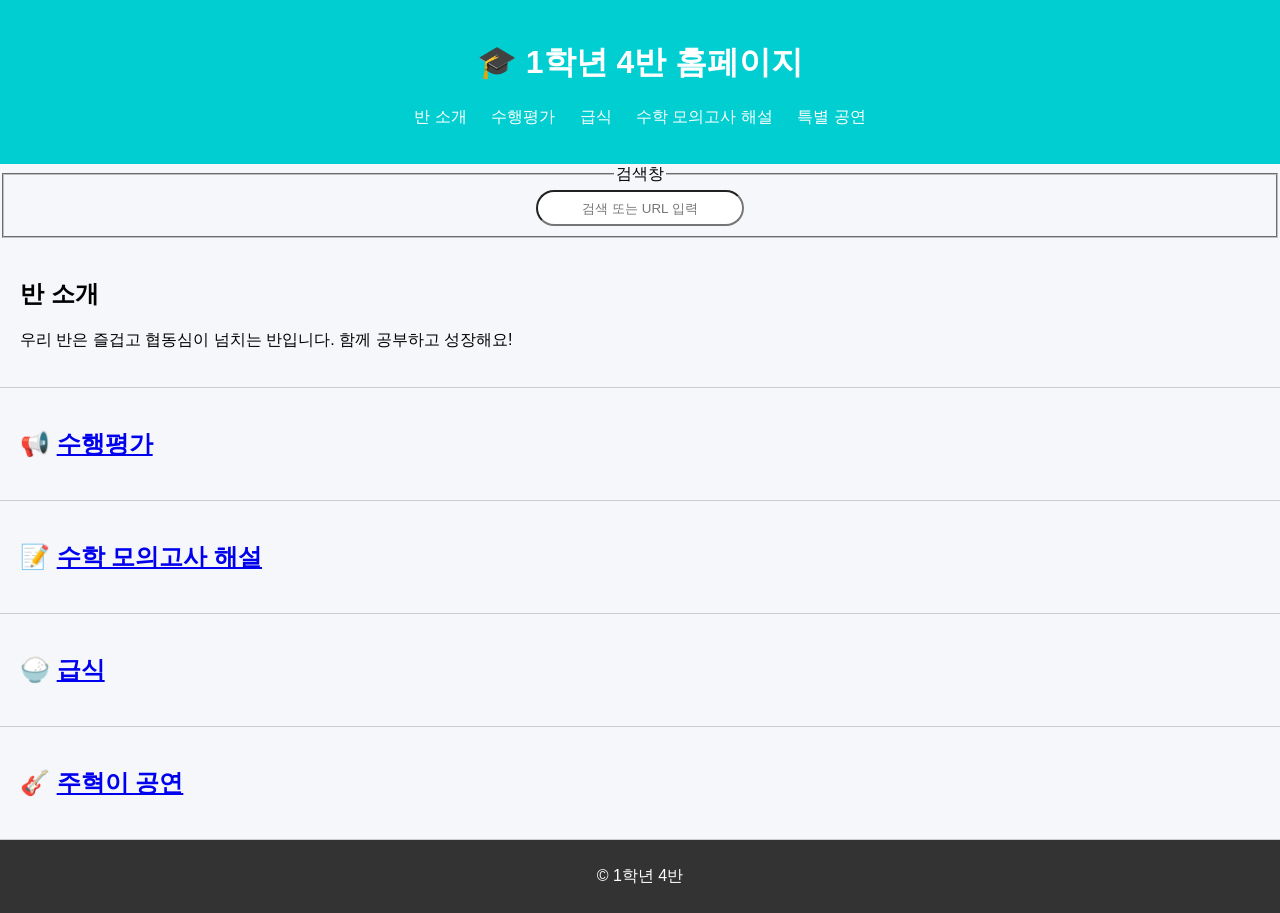
==== index.html @ 344a74e2 "Add files via upload" ====
<!DOCTYPE html>
<html lang="ko">
<head>
  <meta charset="UTF-8" />
  <meta name="viewport" content="width=device-width, initial-scale=1.0"/>
  <title>우리 반 홈페이지</title>
  <link rel="stylesheet" href="style.css"/>
</head>
<body>
  <header>
    <a href="https://yunseounghwan0921.github.io/helper/" class="logo">
      <h1>🎓 1학년 4반 홈페이지</h1>
    </a>
    <nav>
      <ul>
        <li><a href="#about">반 소개</a></li>
        <li><a href="#notice">수행평가</a></li>
        <li><a href="#contact">급식</a></li>
        <li><a href="#math">수학 모의고사 해설</a></li>
        <li><a href="#enjoy">특별 공연</a></li>
      </ul>
    </nav>
  </header>

    <form action="https://www.google.com/search" method="get">
      <Fieldset>
        <legend style="text-align: center;">검색창</legend>
        <input type="text" name="q" placeholder="검색 또는 URL 입력" aria-live="polite">
      </Fieldset>
    </form>
  
    <section id="about">
      <h2>반 소개</h2>
      <p>우리 반은 즐겁고 협동심이 넘치는 반입니다. 함께 공부하고 성장해요!</p>
    </section>
  
  
    <section id="notice">
      <h2>📢
          <a href="https://www.notion.so/2025245babcf8081bc65c271014cd7b0">수행평가</a>
      </h2>
      <ul id="notice-list">
      </ul>
    </section>
  

  <section id="math">
    <h2>📝
      <a href="https://www.notion.so/22d5245babcf8047a264d2c297180ac5?source=copy_link">수학 모의고사 해설</a>
    </h2>
  </section>


  <section id="contact">
    <h2>🍚
      <a href="https://www.notion.so/2045245babcf8003a42af43db4b470f4">급식</a>
    </h2>
  </section>

  
  <section id="enjoy">
    <H2>🎸
      <a href="https://www.instagram.com/reel/DKzvUDLTylS/?igsh=dXB0NXdyZmdrcDBj"> 주혁이 공연</a>
    </H2>
  </section>


  <footer>
    <p>&copy; 1학년 4반</p>
  </footer>

  
  <script src="script.js"></script>
</body>
</html>
---- style.css ----
.center {
    
    display: flex;
    justify-content: center;
}


body {
    font-family: 'Noto Sans KR', sans-serif;
    margin: 0;
    padding: 0;
    background-color: #f5f7fa;
  }
  
  header {
    background-color: darkturquoise;
    color: white;
    padding: 20px;
    text-align: center;
  }
  
  nav ul {
    list-style: none;
    padding: 0;
  }
  
  nav ul li {
    display: inline-block;
    margin: 0 10px;
  }
  
  nav ul li a {
    color: white;
    text-decoration: none;
  }
  
  section {
    padding: 20px;
    border-bottom: 1px solid #ccc;
  }
  
  table {
    width: 100%;
    border-collapse: collapse;
    margin-top: 10px;
  }
  
  table, th, td {
    border: 1px solid #ccc;
    padding: 10px;
    text-align: center;
  }
  
  footer {
    background-color: #333;
    color: white;
    text-align: center;
    padding: 10px;
  }

  input {
    text-align: center;
    display: block;
    margin:  0 auto;
    width: 200px;
    height: 30px;
    border-radius: 24px;
  }

  .logo {
    text-decoration: none;
    color: white;
  }
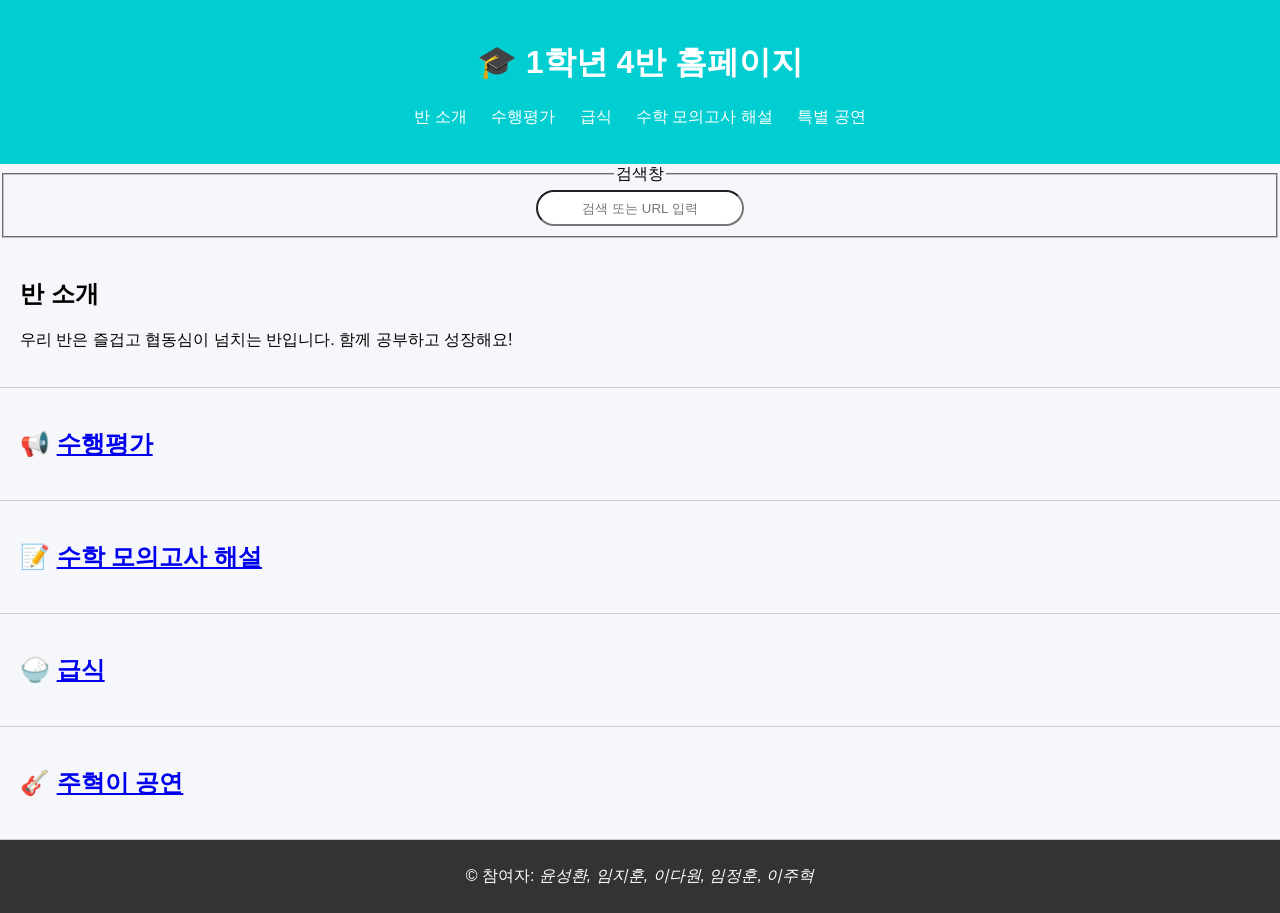
==== commit 9651199f: "Add files via upload" ====
--- a/index.html
+++ b/index.html
@@ -66,7 +66,7 @@
 
 
   <footer>
-    <p>&copy; 1학년 4반</p>
+    <p>&copy; 참여자: <em>윤성환, 임지훈, 이다원, 임정훈, 이주혁</em></p>
   </footer>
 
   
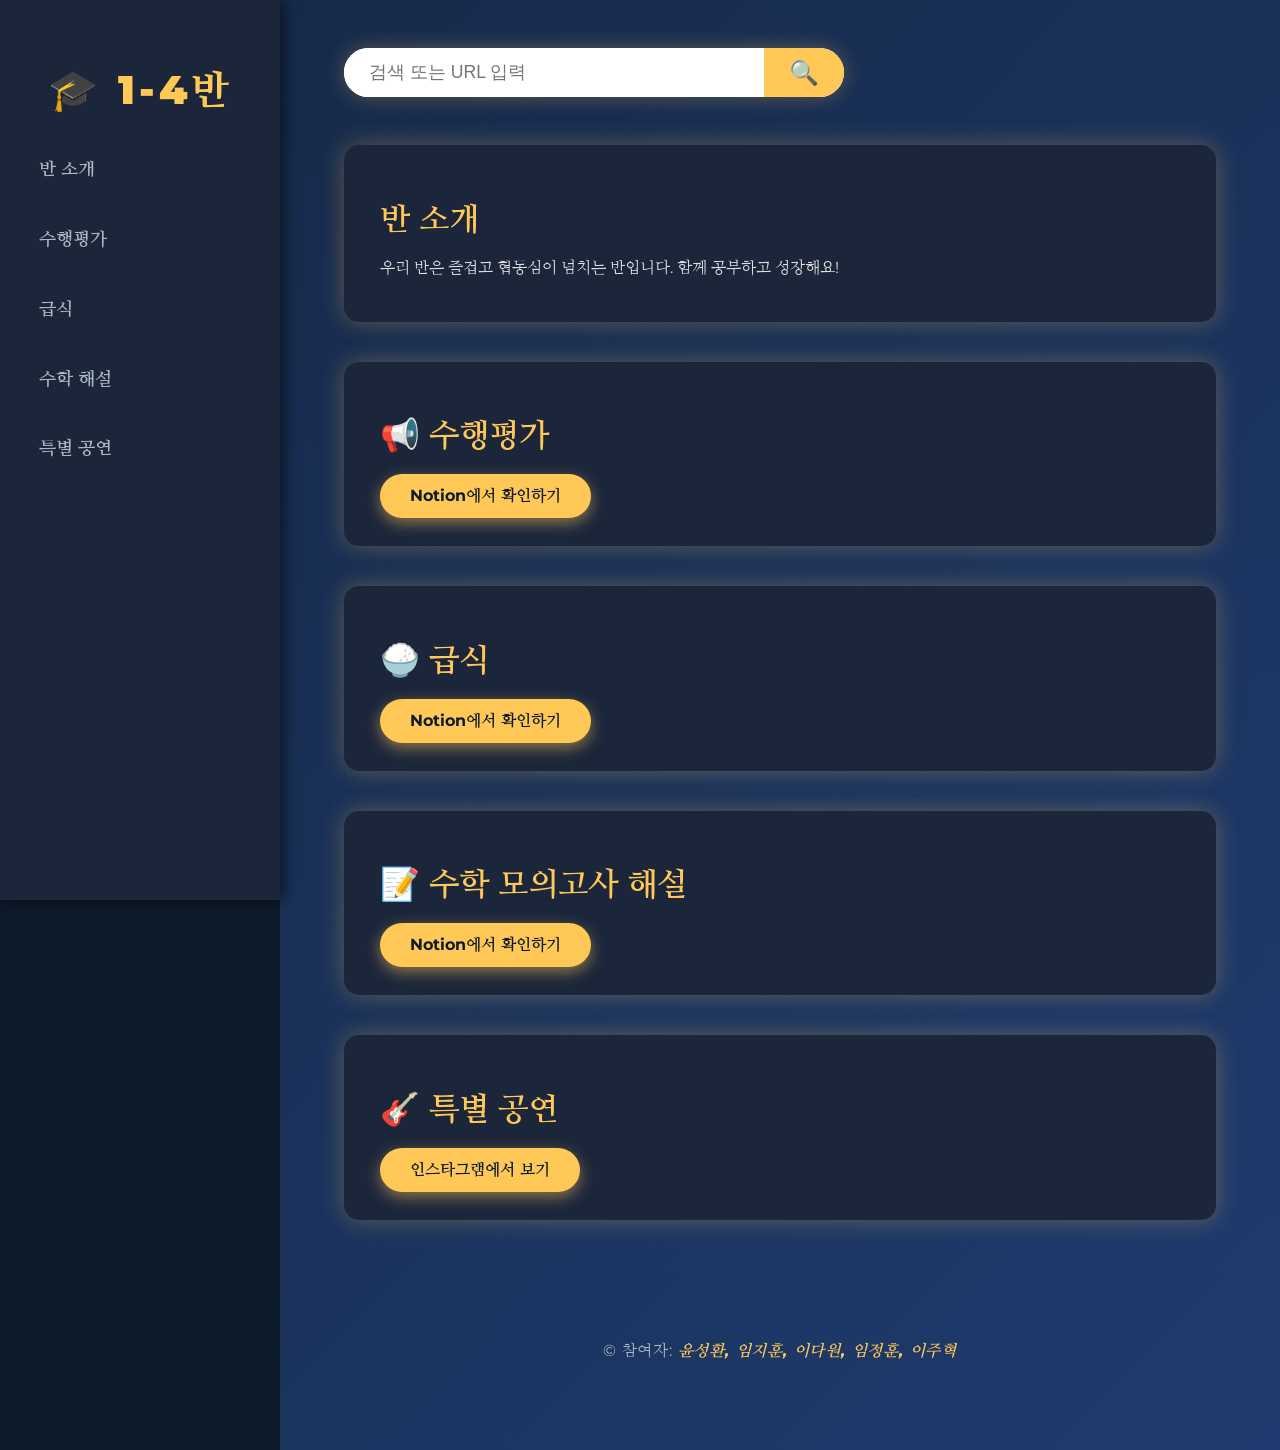
==== commit aa9d3c12: "Add files via upload" ====
--- a/index.html
+++ b/index.html
@@ -2,74 +2,61 @@
 <html lang="ko">
 <head>
   <meta charset="UTF-8" />
-  <meta name="viewport" content="width=device-width, initial-scale=1.0"/>
-  <title>우리 반 홈페이지</title>
-  <link rel="stylesheet" href="style.css"/>
+  <meta name="viewport" content="width=device-width, initial-scale=1" />
+  <title>🎓 1학년 4반 홈페이지</title>
+  <link href="https://fonts.googleapis.com/css2?family=Montserrat:wght@400;700&family=Nanum+Myeongjo&display=swap" rel="stylesheet" />
+  <link rel="stylesheet" href="style.css" />
 </head>
 <body>
-  <header>
-    <a href="https://yunseounghwan0921.github.io/helper/" class="logo">
-      <h1>🎓 1학년 4반 홈페이지</h1>
-    </a>
-    <nav>
+  <aside class="sidebar">
+    <h1 class="sidebar-logo">🎓 1-4반</h1>
+    <nav class="sidebar-nav" aria-label="주요 메뉴">
       <ul>
         <li><a href="#about">반 소개</a></li>
         <li><a href="#notice">수행평가</a></li>
-        <li><a href="#contact">급식</a></li>
-        <li><a href="#math">수학 모의고사 해설</a></li>
-        <li><a href="#enjoy">특별 공연</a></li>
+        <li><a href="#meal">급식</a></li>
+        <li><a href="#math">수학 해설</a></li>
+        <li><a href="#performance">특별 공연</a></li>
       </ul>
     </nav>
-  </header>
+  </aside>
 
-    <form action="https://www.google.com/search" method="get">
-      <Fieldset>
-        <legend style="text-align: center;">검색창</legend>
-        <input type="text" name="q" placeholder="검색 또는 URL 입력" aria-live="polite">
-      </Fieldset>
-    </form>
-  
-    <section id="about">
+  <main class="main-content">
+    <section class="search-bar">
+      <form action="https://www.google.com/search" method="get" role="search">
+        <input type="search" name="q" placeholder="검색 또는 URL 입력" aria-label="검색 입력" autocomplete="off" />
+        <button type="submit" aria-label="검색">🔍</button>
+      </form>
+    </section>
+
+    <section id="about" class="content-section">
       <h2>반 소개</h2>
       <p>우리 반은 즐겁고 협동심이 넘치는 반입니다. 함께 공부하고 성장해요!</p>
     </section>
-  
-  
-    <section id="notice">
-      <h2>📢
-          <a href="https://www.notion.so/2025245babcf8081bc65c271014cd7b0">수행평가</a>
-      </h2>
-      <ul id="notice-list">
-      </ul>
+
+    <section id="notice" class="content-section">
+      <h2>📢 수행평가</h2>
+      <a href="https://www.notion.so/2025245babcf8081bc65c271014cd7b0" target="_blank" rel="noopener noreferrer" class="btn-link">Notion에서 확인하기</a>
     </section>
-  
 
-  <section id="math">
-    <h2>📝
-      <a href="https://www.notion.so/22d5245babcf8047a264d2c297180ac5?source=copy_link">수학 모의고사 해설</a>
-    </h2>
-  </section>
+    <section id="meal" class="content-section">
+      <h2>🍚 급식</h2>
+      <a href="https://www.notion.so/2045245babcf8003a42af43db4b470f4" target="_blank" rel="noopener noreferrer" class="btn-link">Notion에서 확인하기</a>
+    </section>
 
+    <section id="math" class="content-section">
+      <h2>📝 수학 모의고사 해설</h2>
+      <a href="https://www.notion.so/22d5245babcf8047a264d2c297180ac5?source=copy_link" target="_blank" rel="noopener noreferrer" class="btn-link">Notion에서 확인하기</a>
+    </section>
 
-  <section id="contact">
-    <h2>🍚
-      <a href="https://www.notion.so/2045245babcf8003a42af43db4b470f4">급식</a>
-    </h2>
-  </section>
+    <section id="performance" class="content-section">
+      <h2>🎸 특별 공연</h2>
+      <a href="https://www.instagram.com/reel/DKzvUDLTylS/?igsh=dXB0NXdyZmdrcDBj" target="_blank" rel="noopener noreferrer" class="btn-link">인스타그램에서 보기</a>
+    </section>
 
-  
-  <section id="enjoy">
-    <H2>🎸
-      <a href="https://www.instagram.com/reel/DKzvUDLTylS/?igsh=dXB0NXdyZmdrcDBj"> 주혁이 공연</a>
-    </H2>
-  </section>
-
-
-  <footer>
-    <p>&copy; 참여자: <em>윤성환, 임지훈, 이다원, 임정훈, 이주혁</em></p>
-  </footer>
-
-  
-  <script src="script.js"></script>
+    <footer class="footer">
+      <p>© 참여자: <em>윤성환, 임지훈, 이다원, 임정훈, 이주혁</em></p>
+    </footer>
+  </main>
 </body>
-</html>+</html>
--- a/style.css
+++ b/style.css
@@ -1,73 +1,240 @@
-.center {
-    
+
+
+  /* 기본 리셋 */
+*,
+*::before,
+*::after {
+  box-sizing: border-box;
+}
+
+body {
+  margin: 0;
+  font-family: 'Montserrat', 'Nanum Myeongjo', serif, sans-serif;
+  background: #0d1b2a; /* 딥 네이비 */
+  color: #e0dede;
+  min-height: 100vh;
+  display: flex;
+  overflow-x: hidden;
+}
+
+/* 사이드바 */
+.sidebar {
+  background: #1b263b; /* 진한 네이비 */
+  width: 280px;
+  padding: 2rem 1.5rem;
+  display: flex;
+  flex-direction: column;
+  justify-content: start;
+  box-shadow: 3px 0 15px rgba(0, 0, 0, 0.6);
+  position: fixed;
+  height: 100vh;
+  top: 0;
+  left: 0;
+}
+
+.sidebar-logo {
+  font-size: 2.5rem;
+  font-weight: 900;
+  margin-bottom: 2rem;
+  color: #ffc857; /* 골드 톤 */
+  user-select: none;
+  text-align: center;
+  letter-spacing: 0.1em;
+}
+
+.sidebar-nav ul {
+  list-style: none;
+  padding: 0;
+  margin: 0;
+}
+
+.sidebar-nav li {
+  margin-bottom: 1.8rem;
+}
+
+.sidebar-nav a {
+  color: #aab8c2;
+  font-weight: 600;
+  font-size: 1.15rem;
+  text-decoration: none;
+  padding: 8px 15px;
+  border-radius: 8px;
+  display: block;
+  transition: background-color 0.3s ease, color 0.3s ease;
+}
+
+.sidebar-nav a:hover,
+.sidebar-nav a:focus-visible {
+  background-color: #ffc857;
+  color: #0d1b2a;
+  outline: none;
+  box-shadow: 0 0 12px #ffc857aa;
+}
+
+/* 메인 컨텐츠 */
+.main-content {
+  margin-left: 280px;
+  padding: 3rem 4rem;
+  flex: 1;
+  background: linear-gradient(135deg, #162a4a, #1f3b6f);
+  overflow-y: auto;
+  min-height: 100vh;
+}
+
+/* 검색 바 */
+.search-bar form {
+  display: flex;
+  max-width: 500px;
+  margin-bottom: 3rem;
+  box-shadow: 0 0 20px rgba(255, 200, 87, 0.3);
+  border-radius: 50px;
+  overflow: hidden;
+  background-color: #fff;
+}
+
+.search-bar input[type="search"] {
+  flex-grow: 1;
+  padding: 14px 25px;
+  font-size: 1.1rem;
+  border: none;
+  font-weight: 500;
+  color: #0d1b2a;
+}
+
+.search-bar input[type="search"]:focus {
+  outline: none;
+  background-color: #fef9e7;
+}
+
+.search-bar button {
+  background-color: #ffc857;
+  border: none;
+  color: #0d1b2a;
+  font-size: 1.5rem;
+  padding: 0 25px;
+  cursor: pointer;
+  transition: background-color 0.3s ease;
+}
+
+.search-bar button:hover,
+.search-bar button:focus {
+  background-color: #e6b63c;
+  outline: none;
+}
+
+/* 콘텐츠 섹션 */
+.content-section {
+  background-color: #1b263b;
+  padding: 28px 36px;
+  border-radius: 15px;
+  margin-bottom: 40px;
+  box-shadow: 0 0 25px rgba(255, 200, 87, 0.3);
+  transition: transform 0.3s ease, box-shadow 0.3s ease;
+}
+
+.content-section:hover {
+  transform: translateY(-6px);
+  box-shadow: 0 10px 30px rgba(255, 200, 87, 0.6);
+}
+
+.content-section h2 {
+  font-family: 'Nanum Myeongjo', serif;
+  font-weight: 700;
+  font-size: 2rem;
+  color: #ffc857;
+  margin-bottom: 18px;
+  user-select: none;
+  display: flex;
+  align-items: center;
+  gap: 12px;
+}
+
+.content-section h2 a {
+  color: #ffc857;
+  text-decoration: none;
+  transition: color 0.3s ease;
+}
+
+.content-section h2 a:hover,
+.content-section h2 a:focus {
+  color: #fff8dc;
+  text-decoration: underline;
+}
+
+/* 버튼 링크 */
+.btn-link {
+  display: inline-block;
+  background-color: #ffc857;
+  color: #0d1b2a;
+  font-weight: 700;
+  padding: 12px 30px;
+  border-radius: 50px;
+  text-decoration: none;
+  box-shadow: 0 5px 15px rgba(255, 200, 87, 0.5);
+  transition: background-color 0.3s ease, box-shadow 0.3s ease;
+  user-select: none;
+}
+
+.btn-link:hover,
+.btn-link:focus {
+  background-color: #e6b63c;
+  box-shadow: 0 8px 22px rgba(230, 182, 60, 0.8);
+  outline: none;
+}
+
+/* 푸터 */
+.footer {
+  margin-top: 80px;
+  padding: 25px 20px;
+  text-align: center;
+  color: #aab8c2;
+  font-size: 1rem;
+  user-select: none;
+  letter-spacing: 0.05em;
+}
+
+/* footer em 강조 */
+.footer em {
+  color: #ffc857;
+  font-weight: 700;
+}
+
+/* 반응형 */
+@media (max-width: 900px) {
+  .sidebar {
+    position: relative;
+    width: 100%;
+    height: auto;
+    box-shadow: none;
+    padding: 1.5rem;
+  }
+
+  .main-content {
+    margin-left: 0;
+    padding: 2rem 1rem;
+  }
+
+  .sidebar-nav ul {
     display: flex;
     justify-content: center;
-}
-
-
-body {
-    font-family: 'Noto Sans KR', sans-serif;
-    margin: 0;
-    padding: 0;
-    background-color: #f5f7fa;
-  }
-  
-  header {
-    background-color: darkturquoise;
-    color: white;
-    padding: 20px;
-    text-align: center;
-  }
-  
-  nav ul {
-    list-style: none;
-    padding: 0;
-  }
-  
-  nav ul li {
-    display: inline-block;
-    margin: 0 10px;
-  }
-  
-  nav ul li a {
-    color: white;
-    text-decoration: none;
-  }
-  
-  section {
-    padding: 20px;
-    border-bottom: 1px solid #ccc;
-  }
-  
-  table {
-    width: 100%;
-    border-collapse: collapse;
-    margin-top: 10px;
-  }
-  
-  table, th, td {
-    border: 1px solid #ccc;
-    padding: 10px;
-    text-align: center;
-  }
-  
-  footer {
-    background-color: #333;
-    color: white;
-    text-align: center;
-    padding: 10px;
-  }
-
-  input {
-    text-align: center;
-    display: block;
-    margin:  0 auto;
-    width: 200px;
-    height: 30px;
-    border-radius: 24px;
-  }
-
-  .logo {
-    text-decoration: none;
-    color: white;
-  }+    gap: 20px;
+  }
+
+  .sidebar-nav li {
+    margin-bottom: 0;
+  }
+}
+
+@media (max-width: 480px) {
+  .sidebar-logo {
+    font-size: 1.8rem;
+  }
+
+  .content-section h2 {
+    font-size: 1.5rem;
+  }
+
+  .search-bar form {
+    max-width: 100%;
+  }
+}
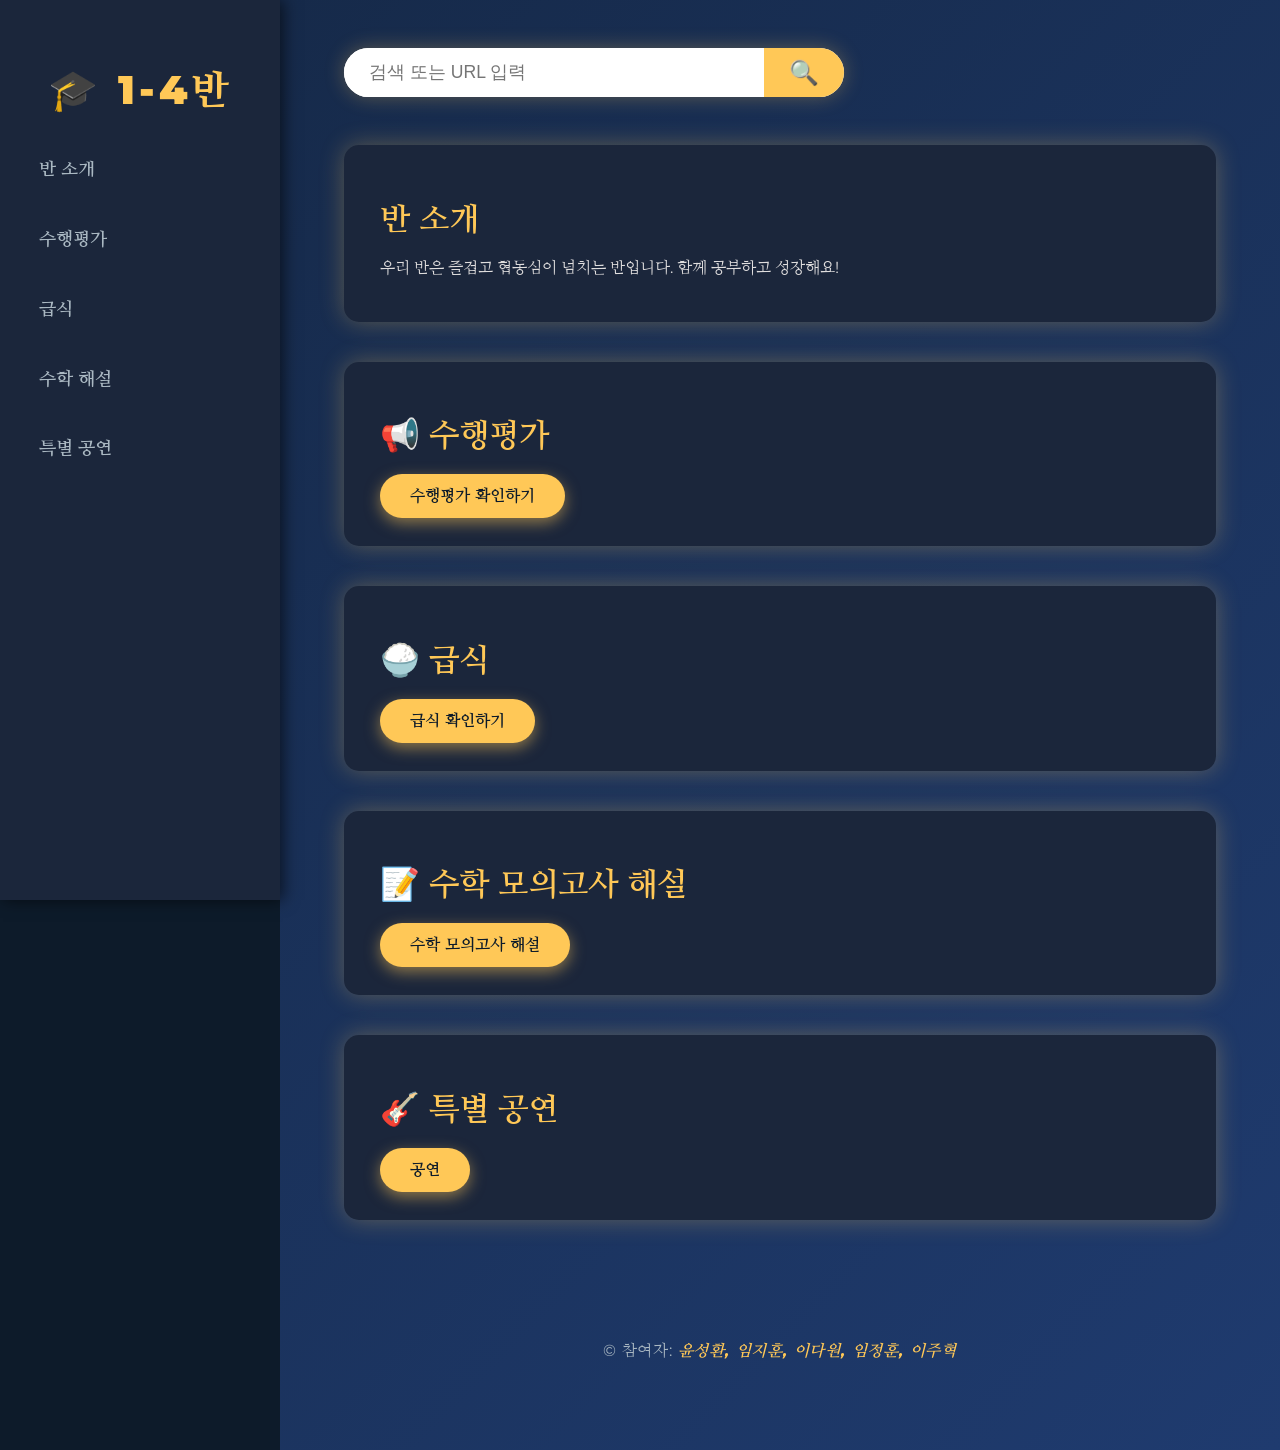
==== commit 09408a58: "Add files via upload" ====
--- a/index.html
+++ b/index.html
@@ -9,7 +9,10 @@
 </head>
 <body>
   <aside class="sidebar">
-    <h1 class="sidebar-logo">🎓 1-4반</h1>
+    <a href="https://yunseounghwan0921.github.io/main/" style="text-decoration-line: none;">
+      <h1 class="sidebar-logo">🎓 1-4반</h1>
+    </a>
+    
     <nav class="sidebar-nav" aria-label="주요 메뉴">
       <ul>
         <li><a href="#about">반 소개</a></li>
@@ -36,24 +39,24 @@
 
     <section id="notice" class="content-section">
       <h2>📢 수행평가</h2>
-      <a href="https://www.notion.so/2025245babcf8081bc65c271014cd7b0" target="_blank" rel="noopener noreferrer" class="btn-link">Notion에서 확인하기</a>
+      <a href="https://www.notion.so/2025245babcf8081bc65c271014cd7b0" target="_blank" rel="noopener noreferrer" class="btn-link">수행평가 확인하기</a>
     </section>
 
     <section id="meal" class="content-section">
       <h2>🍚 급식</h2>
-      <a href="https://www.notion.so/2045245babcf8003a42af43db4b470f4" target="_blank" rel="noopener noreferrer" class="btn-link">Notion에서 확인하기</a>
+      <a href="https://school.koreacharts.com/school/meals/B000023202/contents.html" target="_blank" rel="noopener noreferrer" class="btn-link">급식 확인하기</a>
     </section>
 
     <section id="math" class="content-section">
       <h2>📝 수학 모의고사 해설</h2>
-      <a href="https://www.notion.so/22d5245babcf8047a264d2c297180ac5?source=copy_link" target="_blank" rel="noopener noreferrer" class="btn-link">Notion에서 확인하기</a>
+      <a href="https://www.notion.so/22d5245babcf8047a264d2c297180ac5?source=copy_link" target="_blank" rel="noopener noreferrer" class="btn-link">수학 모의고사 해설</a>
     </section>
 
     <section id="performance" class="content-section">
       <h2>🎸 특별 공연</h2>
-      <a href="https://www.instagram.com/reel/DKzvUDLTylS/?igsh=dXB0NXdyZmdrcDBj" target="_blank" rel="noopener noreferrer" class="btn-link">인스타그램에서 보기</a>
+      <a href="https://www.instagram.com/reel/DKzvUDLTylS/?igsh=dXB0NXdyZmdrcDBj" target="_blank" rel="noopener noreferrer" class="btn-link">공연</a>
     </section>
-
+   
     <footer class="footer">
       <p>© 참여자: <em>윤성환, 임지훈, 이다원, 임정훈, 이주혁</em></p>
     </footer>
--- a/style.css
+++ b/style.css
@@ -1,6 +1,4 @@
-
-
-  /* 기본 리셋 */
+/* 기본 리셋 */
 *,
 *::before,
 *::after {
@@ -15,6 +13,7 @@
   min-height: 100vh;
   display: flex;
   overflow-x: hidden;
+  flex-direction: row;
 }
 
 /* 사이드바 */
@@ -30,6 +29,7 @@
   height: 100vh;
   top: 0;
   left: 0;
+  transition: all 0.3s ease;
 }
 
 .sidebar-logo {
@@ -200,34 +200,48 @@
 }
 
 /* 반응형 */
+
+/* 모바일 : 화면 너비 900px 이하에서 사이드바 위로 올리고 가로 메뉴로 변경 */
 @media (max-width: 900px) {
+  body {
+    flex-direction: column;
+  }
+
   .sidebar {
     position: relative;
     width: 100%;
     height: auto;
     box-shadow: none;
-    padding: 1.5rem;
-  }
-
-  .main-content {
-    margin-left: 0;
-    padding: 2rem 1rem;
+    padding: 1rem 0;
+  }
+
+  .sidebar-logo {
+    font-size: 2rem;
+    margin-bottom: 0.8rem;
   }
 
   .sidebar-nav ul {
     display: flex;
     justify-content: center;
     gap: 20px;
+    flex-wrap: wrap;
   }
 
   .sidebar-nav li {
     margin-bottom: 0;
   }
-}
-
+
+  .main-content {
+    margin-left: 0;
+    padding: 2rem 1.5rem;
+    min-height: auto;
+  }
+}
+
+/* 작은 화면 폰트 사이즈 조절 */
 @media (max-width: 480px) {
   .sidebar-logo {
-    font-size: 1.8rem;
+    font-size: 1.6rem;
   }
 
   .content-section h2 {
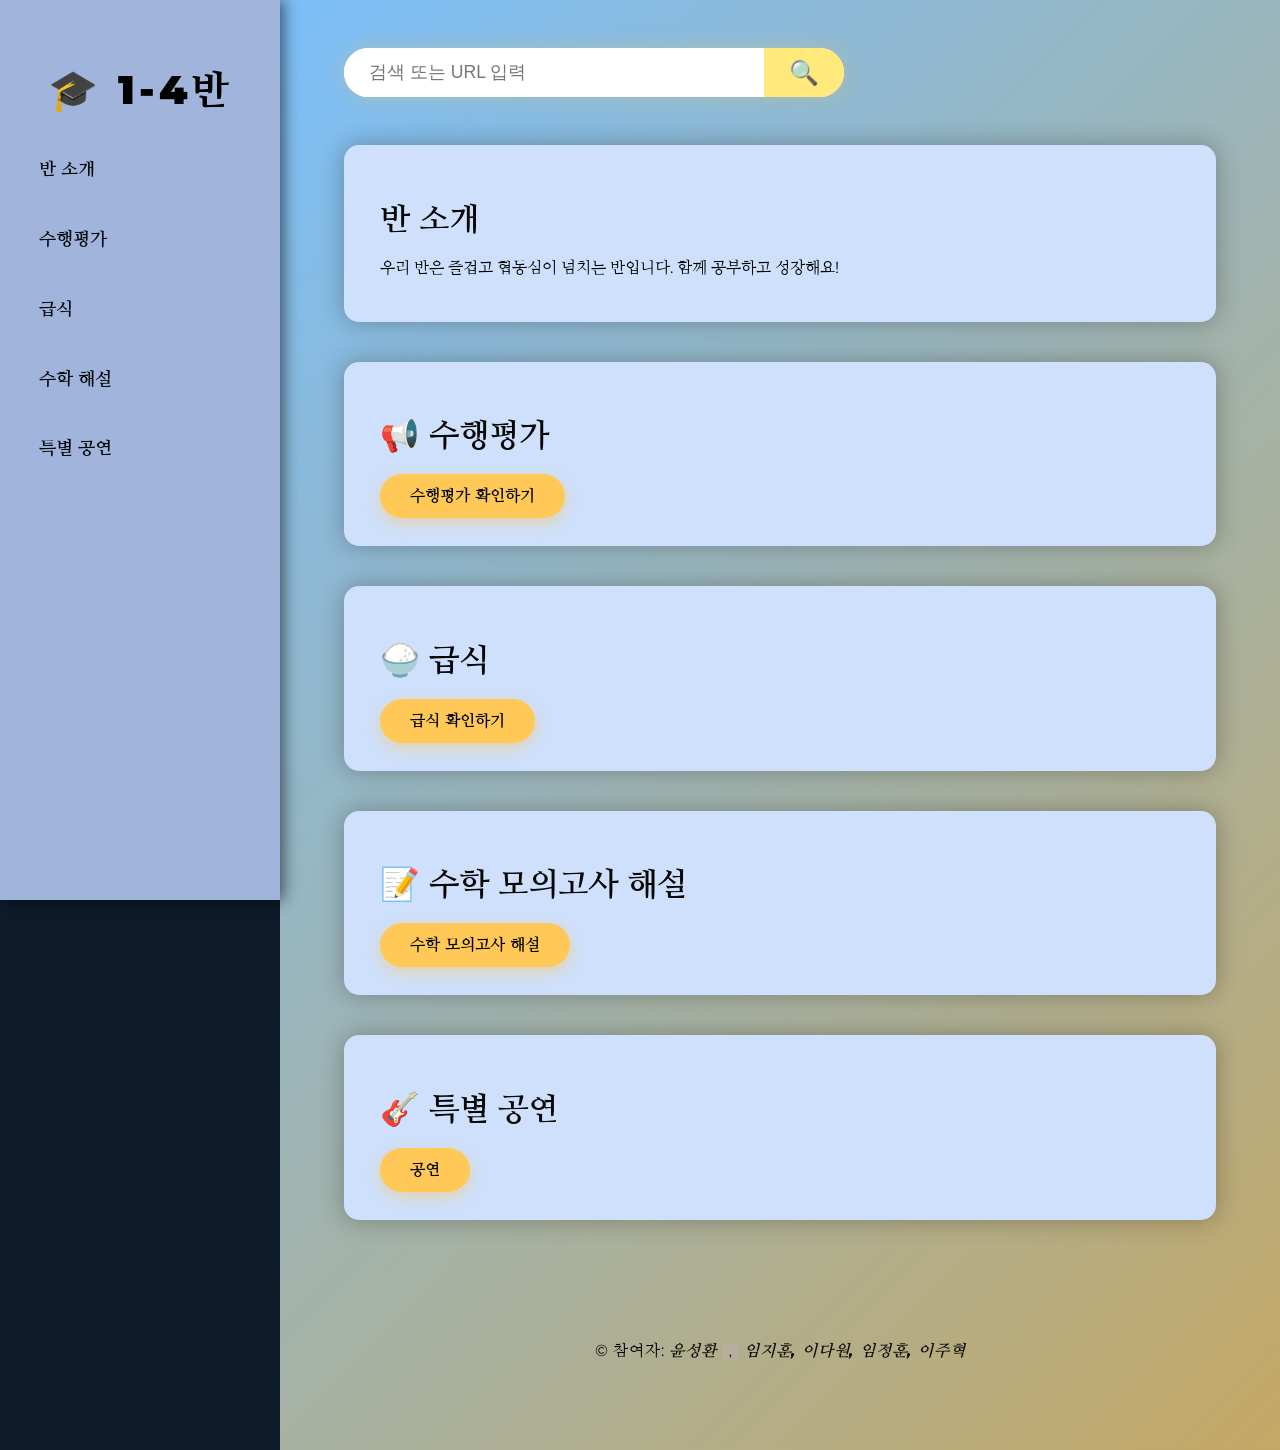
==== commit 6d70046e: "Add files via upload" ====
--- a/index.html
+++ b/index.html
@@ -39,7 +39,7 @@
 
     <section id="notice" class="content-section">
       <h2>📢 수행평가</h2>
-      <a href="https://www.notion.so/2025245babcf8081bc65c271014cd7b0" target="_blank" rel="noopener noreferrer" class="btn-link">수행평가 확인하기</a>
+      <a href="https://www.notion.so/25e9750fd75380e3ae5bd6d0e797e554?source=copy_link" target="_blank" rel="noopener noreferrer" class="btn-link">수행평가 확인하기</a>
     </section>
 
     <section id="meal" class="content-section">
@@ -58,8 +58,15 @@
     </section>
    
     <footer class="footer">
-      <p>© 참여자: <em>윤성환, 임지훈, 이다원, 임정훈, 이주혁</em></p>
+      <p>© 참여자: <em>윤성환
+        <button class="box" onclick="이스터애그()">,</button>
+         임지훈, 이다원, 임정훈, 이주혁</em></p>
     </footer>
   </main>
+  <script>
+    function 이스터애그() {
+      alert("아쉽지만 이건 이스터에그가 아닙니다. \n 좀더 열심히 진짜 이스터에그를 찾아보세요! 😋😋")
+    }
+  </script>
 </body>
 </html>
--- a/style.css
+++ b/style.css
@@ -9,7 +9,7 @@
   margin: 0;
   font-family: 'Montserrat', 'Nanum Myeongjo', serif, sans-serif;
   background: #0d1b2a; /* 딥 네이비 */
-  color: #e0dede;
+  color: #000000;
   min-height: 100vh;
   display: flex;
   overflow-x: hidden;
@@ -18,7 +18,7 @@
 
 /* 사이드바 */
 .sidebar {
-  background: #1b263b; /* 진한 네이비 */
+  background: #a1b5dc; /* 진한 네이비 */
   width: 280px;
   padding: 2rem 1.5rem;
   display: flex;
@@ -36,7 +36,7 @@
   font-size: 2.5rem;
   font-weight: 900;
   margin-bottom: 2rem;
-  color: #ffc857; /* 골드 톤 */
+  color: #030202; /* 골드 톤 */
   user-select: none;
   text-align: center;
   letter-spacing: 0.1em;
@@ -53,7 +53,7 @@
 }
 
 .sidebar-nav a {
-  color: #aab8c2;
+  color: #05080b;
   font-weight: 600;
   font-size: 1.15rem;
   text-decoration: none;
@@ -65,10 +65,10 @@
 
 .sidebar-nav a:hover,
 .sidebar-nav a:focus-visible {
-  background-color: #ffc857;
-  color: #0d1b2a;
-  outline: none;
-  box-shadow: 0 0 12px #ffc857aa;
+  background-color: #9eabff;
+  color: #000000;
+  outline: none;
+  box-shadow: 0 0 12px #171828aa;
 }
 
 /* 메인 컨텐츠 */
@@ -76,7 +76,7 @@
   margin-left: 280px;
   padding: 3rem 4rem;
   flex: 1;
-  background: linear-gradient(135deg, #162a4a, #1f3b6f);
+  background: linear-gradient(135deg, #7cbff9, #c4a866);
   overflow-y: auto;
   min-height: 100vh;
 }
@@ -107,9 +107,9 @@
 }
 
 .search-bar button {
-  background-color: #ffc857;
+  background-color: #ffe97a;
   border: none;
-  color: #0d1b2a;
+  color: #71a3d8;
   font-size: 1.5rem;
   padding: 0 25px;
   cursor: pointer;
@@ -124,24 +124,24 @@
 
 /* 콘텐츠 섹션 */
 .content-section {
-  background-color: #1b263b;
+  background-color: #cee0fc;
   padding: 28px 36px;
   border-radius: 15px;
   margin-bottom: 40px;
-  box-shadow: 0 0 25px rgba(255, 200, 87, 0.3);
+  box-shadow: 0 0 25px rgba(22, 18, 9, 0.3);
   transition: transform 0.3s ease, box-shadow 0.3s ease;
 }
 
 .content-section:hover {
   transform: translateY(-6px);
-  box-shadow: 0 10px 30px rgba(255, 200, 87, 0.6);
+  box-shadow: 0 10px 30px rgba(18, 4, 4, 0.6);
 }
 
 .content-section h2 {
   font-family: 'Nanum Myeongjo', serif;
   font-weight: 700;
   font-size: 2rem;
-  color: #ffc857;
+  color: #080706;
   margin-bottom: 18px;
   user-select: none;
   display: flex;
@@ -157,7 +157,7 @@
 
 .content-section h2 a:hover,
 .content-section h2 a:focus {
-  color: #fff8dc;
+  color: #010101;
   text-decoration: underline;
 }
 
@@ -165,7 +165,7 @@
 .btn-link {
   display: inline-block;
   background-color: #ffc857;
-  color: #0d1b2a;
+  color: #020508;
   font-weight: 700;
   padding: 12px 30px;
   border-radius: 50px;
@@ -187,7 +187,7 @@
   margin-top: 80px;
   padding: 25px 20px;
   text-align: center;
-  color: #aab8c2;
+  color: #000000;
   font-size: 1rem;
   user-select: none;
   letter-spacing: 0.05em;
@@ -195,8 +195,15 @@
 
 /* footer em 강조 */
 .footer em {
-  color: #ffc857;
+  color: #0d0c09;
   font-weight: 700;
+}
+
+.box {
+  width: none;
+  height: none;
+  background-color: #b8ae9e;
+  border: none;
 }
 
 /* 반응형 */
